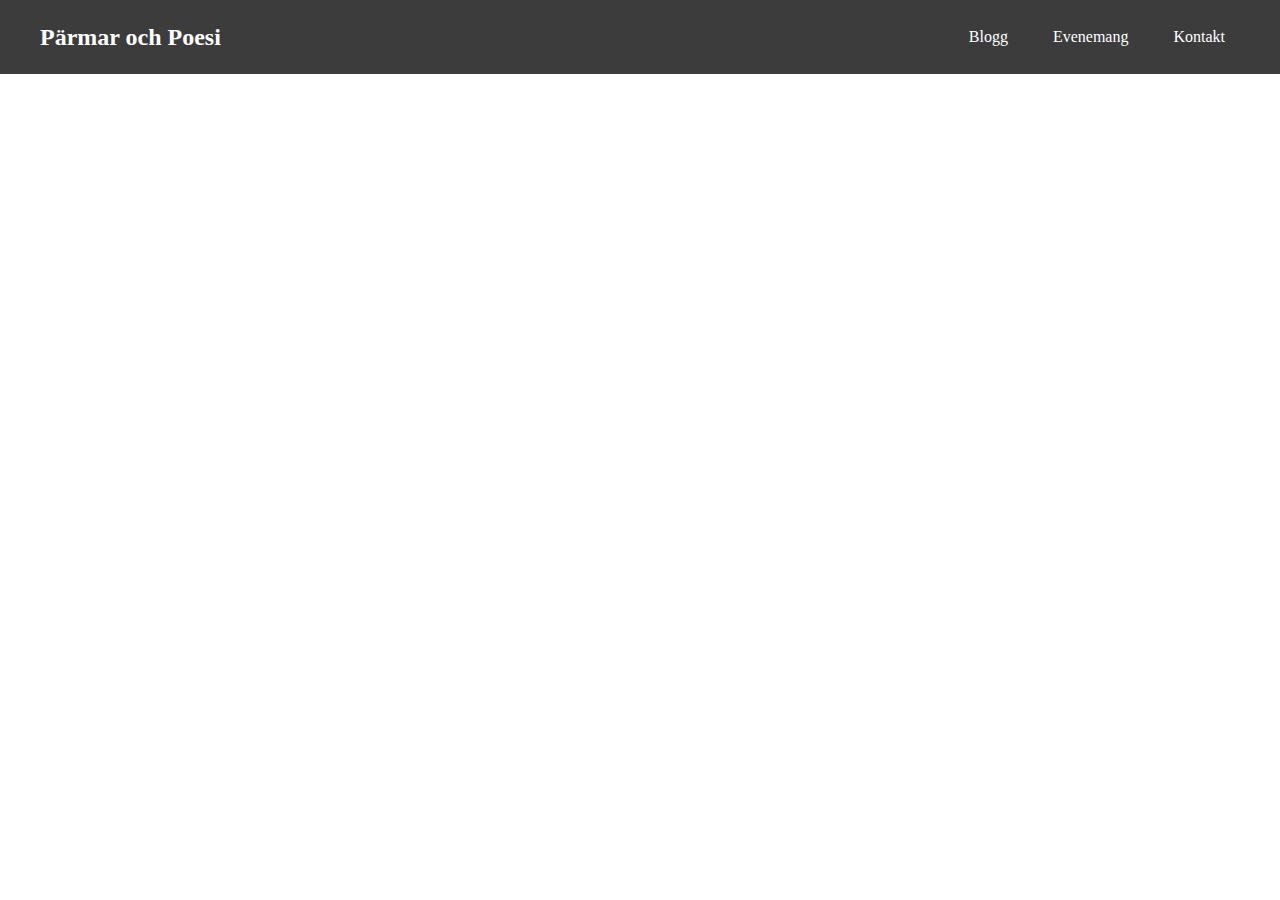
==== blogg.html @ e7f322fc "la till logga" ====
<!DOCTYPE html>
<html lang="en">
<head>
    <meta charset="UTF-8">
    <meta name="viewport" content="width=device-width, initial-scale=1.0">
    <title>Pärmar och Poesi</title>
    <link rel="stylesheet" href="styleblogg.css">
</head>
<body>
    <header>
        <h1>Pärmar och Poesi</h1>
        <nav>
            <a href="blogg.html">Blogg</a>
            <a href="#evenemang">Evenemang</a>
            <a href="#kontakt">Kontakt</a>
        </nav>
    </header>
</body>
</html>
---- styleblogg.css ----
body, h1, a {
    margin: 0;
    padding: 0;
}


header {
    background-color: #3C3C3C;
    color: white;
    display: flex;
    align-items: center;
    justify-content: space-between;
    padding: 20px 40px; 
}


header h1 {
    font-size: 24px;
}


nav {
    display: flex;
    gap: 15px;
}

nav a {
    color: white;
    text-decoration: none;
    padding: 8px 15px;
    border-radius: 4px;
}

nav a:hover {
    background-color: #555;
}
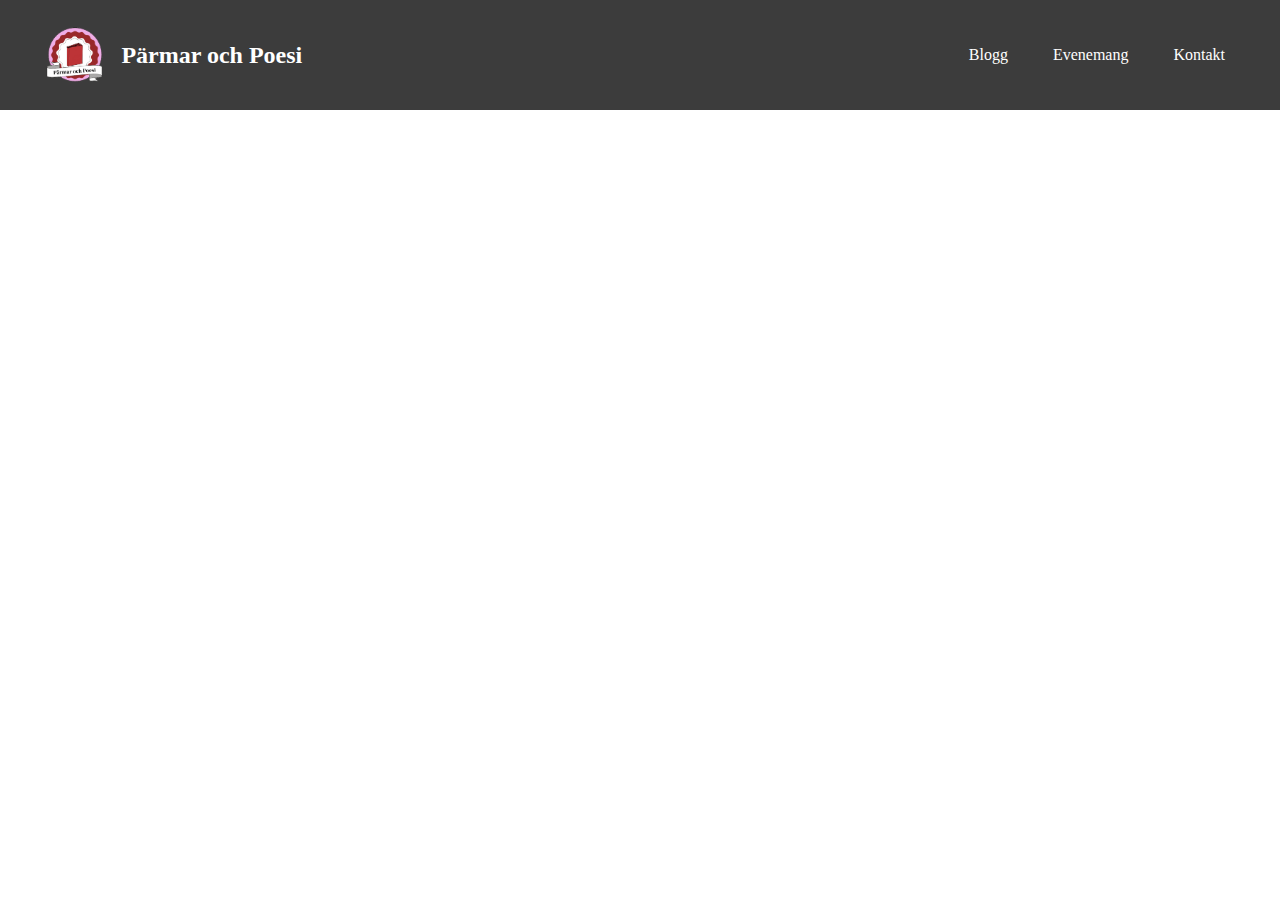
==== commit 6f642900: "fixade blogg" ====
--- a/blogg.html
+++ b/blogg.html
@@ -8,7 +8,10 @@
 </head>
 <body>
     <header>
-        <h1>Pärmar och Poesi</h1>
+        <div class="logo-title">
+            <img src="bilder/logga.png" alt="Logga" class="logo">
+            <h1>Pärmar och Poesi</h1>
+        </div>
         <nav>
             <a href="blogg.html">Blogg</a>
             <a href="#evenemang">Evenemang</a>
--- a/styleblogg.css
+++ b/styleblogg.css
@@ -2,7 +2,6 @@
     margin: 0;
     padding: 0;
 }
-
 
 header {
     background-color: #3C3C3C;
@@ -13,11 +12,20 @@
     padding: 20px 40px; 
 }
 
+.logo-title {
+    display: flex;
+    align-items: center;
+    gap: 10px; 
+}
+
+.logo {
+    height: 70px; 
+    width: auto;
+}
 
 header h1 {
     font-size: 24px;
 }
-
 
 nav {
     display: flex;
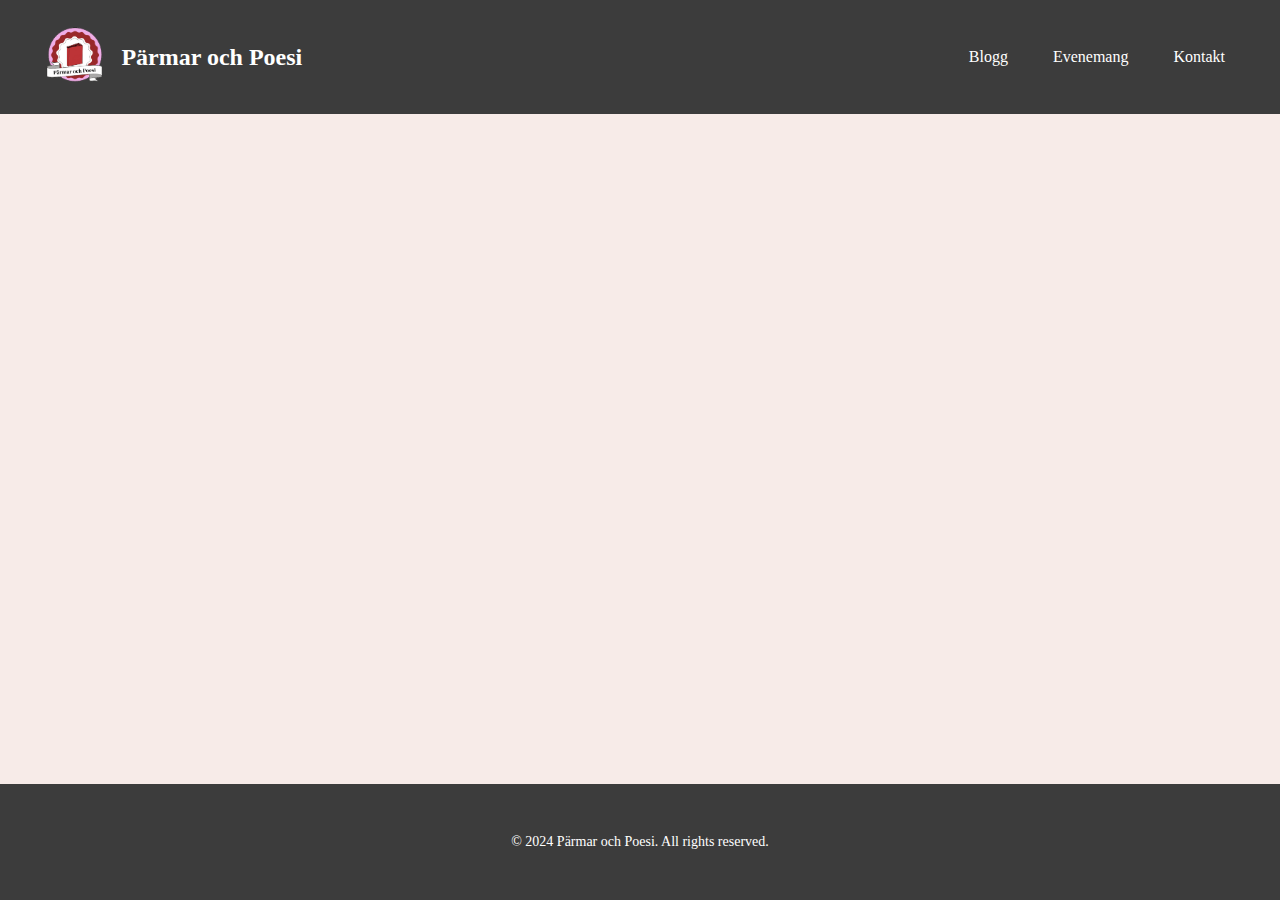
==== commit d6e795a0: "la till bakgrundsfärg och gjorde så att loggan tar oss tillbaka till första sidan" ====
--- a/blogg.html
+++ b/blogg.html
@@ -9,7 +9,9 @@
 <body>
     <header>
         <div class="logo-title">
-            <img src="bilder/logga.png" alt="Logga" class="logo">
+            <a href="index.html">
+                <img src="bilder/logga.png" alt="Logga" class="logo">
+            </a>
             <h1>Pärmar och Poesi</h1>
         </div>
         <nav>
@@ -18,5 +20,10 @@
             <a href="#kontakt">Kontakt</a>
         </nav>
     </header>
+    
+    <footer>
+        <p>&copy; 2024 Pärmar och Poesi. All rights reserved.</p>
+    </footer>
 </body>
 </html>
+
--- a/styleblogg.css
+++ b/styleblogg.css
@@ -1,6 +1,14 @@
+
 body, h1, a {
     margin: 0;
     padding: 0;
+}
+
+html, body {
+    height: 100%;
+    display: flex;
+    flex-direction: column;
+    background-color: #F7EBE8; 
 }
 
 header {
@@ -9,23 +17,25 @@
     display: flex;
     align-items: center;
     justify-content: space-between;
-    padding: 20px 40px; 
+    padding: 20px 40px;
 }
+
 
 .logo-title {
     display: flex;
     align-items: center;
-    gap: 10px; 
+    gap: 10px;
 }
 
 .logo {
-    height: 70px; 
+    height: 70px;
     width: auto;
 }
 
 header h1 {
     font-size: 24px;
 }
+
 
 nav {
     display: flex;
@@ -42,3 +52,17 @@
 nav a:hover {
     background-color: #555;
 }
+
+
+footer {
+    background-color: #3C3C3C;
+    color: white;
+    text-align: center;
+    padding: 50px 0;
+    margin-top: auto;  
+}
+
+footer p {
+    margin: 0;
+    font-size: 14px;
+}
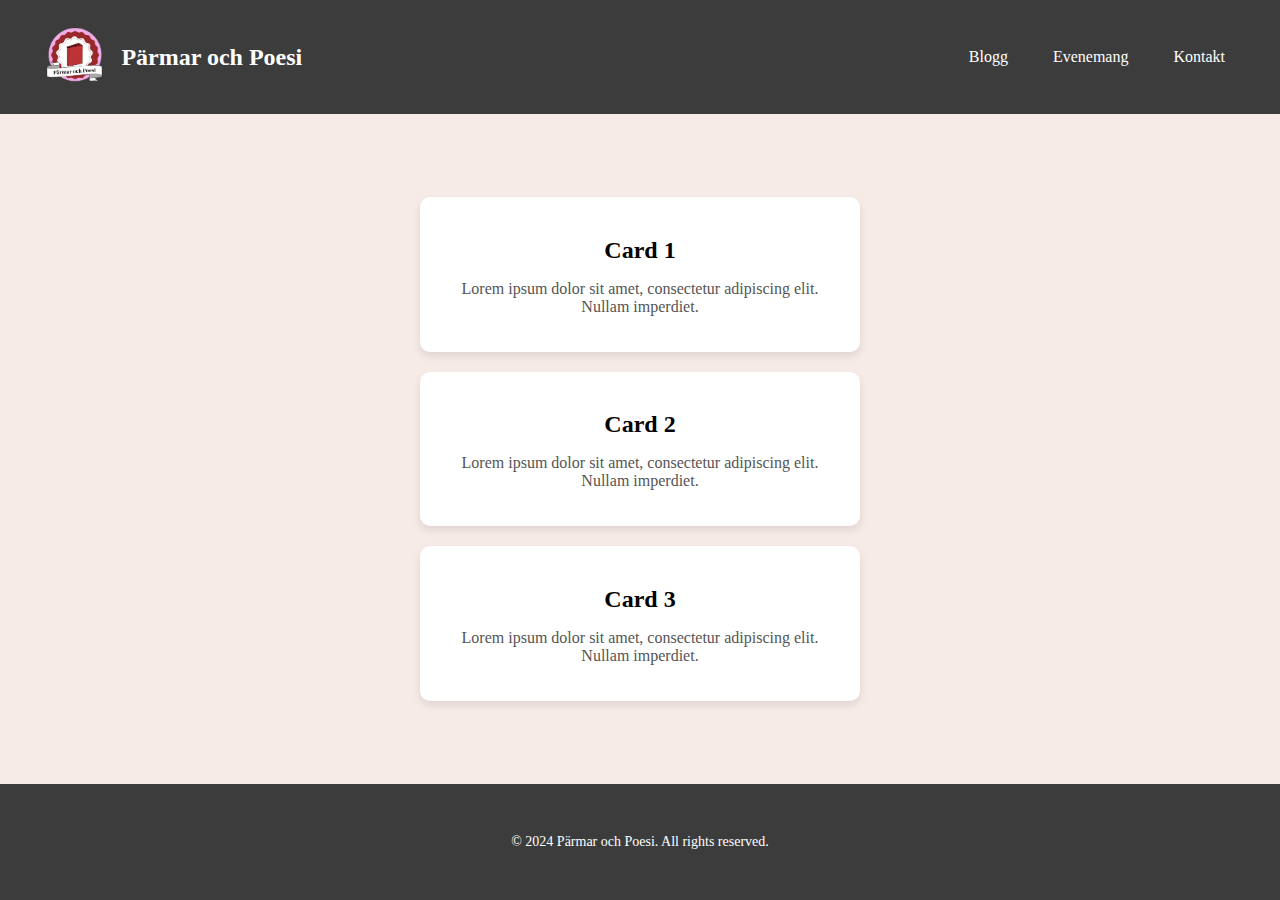
==== commit ea60018a: "la till cards på bloggen" ====
--- a/blogg.html
+++ b/blogg.html
@@ -21,9 +21,23 @@
         </nav>
     </header>
     
+    <div class="cards-container">
+        <div class="card">
+            <h2>Card 1</h2>
+            <p>Lorem ipsum dolor sit amet, consectetur adipiscing elit. Nullam imperdiet.</p>
+        </div>
+        <div class="card">
+            <h2>Card 2</h2>
+            <p>Lorem ipsum dolor sit amet, consectetur adipiscing elit. Nullam imperdiet.</p>
+        </div>
+        <div class="card">
+            <h2>Card 3</h2>
+            <p>Lorem ipsum dolor sit amet, consectetur adipiscing elit. Nullam imperdiet.</p>
+        </div>
+    </div>
+
     <footer>
         <p>&copy; 2024 Pärmar och Poesi. All rights reserved.</p>
     </footer>
 </body>
 </html>
-
--- a/styleblogg.css
+++ b/styleblogg.css
@@ -1,4 +1,3 @@
-
 body, h1, a {
     margin: 0;
     padding: 0;
@@ -8,7 +7,8 @@
     height: 100%;
     display: flex;
     flex-direction: column;
-    background-color: #F7EBE8; 
+    background-color: #F7EBE8;
+    overflow-x: hidden; 
 }
 
 header {
@@ -16,15 +16,16 @@
     color: white;
     display: flex;
     align-items: center;
-    justify-content: space-between;
     padding: 20px 40px;
+    width: 100%;
+    box-sizing: border-box;
 }
-
 
 .logo-title {
     display: flex;
     align-items: center;
     gap: 10px;
+    flex-grow: 1;
 }
 
 .logo {
@@ -35,7 +36,6 @@
 header h1 {
     font-size: 24px;
 }
-
 
 nav {
     display: flex;
@@ -53,16 +53,49 @@
     background-color: #555;
 }
 
-
 footer {
     background-color: #3C3C3C;
     color: white;
     text-align: center;
     padding: 50px 0;
-    margin-top: auto;  
+    margin-top: auto;
+    width: 100%;
 }
 
 footer p {
     margin: 0;
     font-size: 14px;
 }
+
+
+.cards-container {
+    display: flex;
+    flex-direction: column;
+    gap: 20px;
+    justify-content: center;
+    align-items: center;
+    width: 100%;
+    flex-grow: 1;
+    padding: 20px;
+    box-sizing: border-box; 
+}
+
+.card {
+    background-color: white;
+    width: 80%;
+    max-width: 400px;
+    padding: 20px;
+    border-radius: 10px;
+    box-shadow: 0 4px 8px rgba(0, 0, 0, 0.1);
+    text-align: center;
+}
+
+.card h2 {
+    font-size: 24px;
+    margin-bottom: 10px;
+}
+
+.card p {
+    font-size: 16px;
+    color: #555;
+}
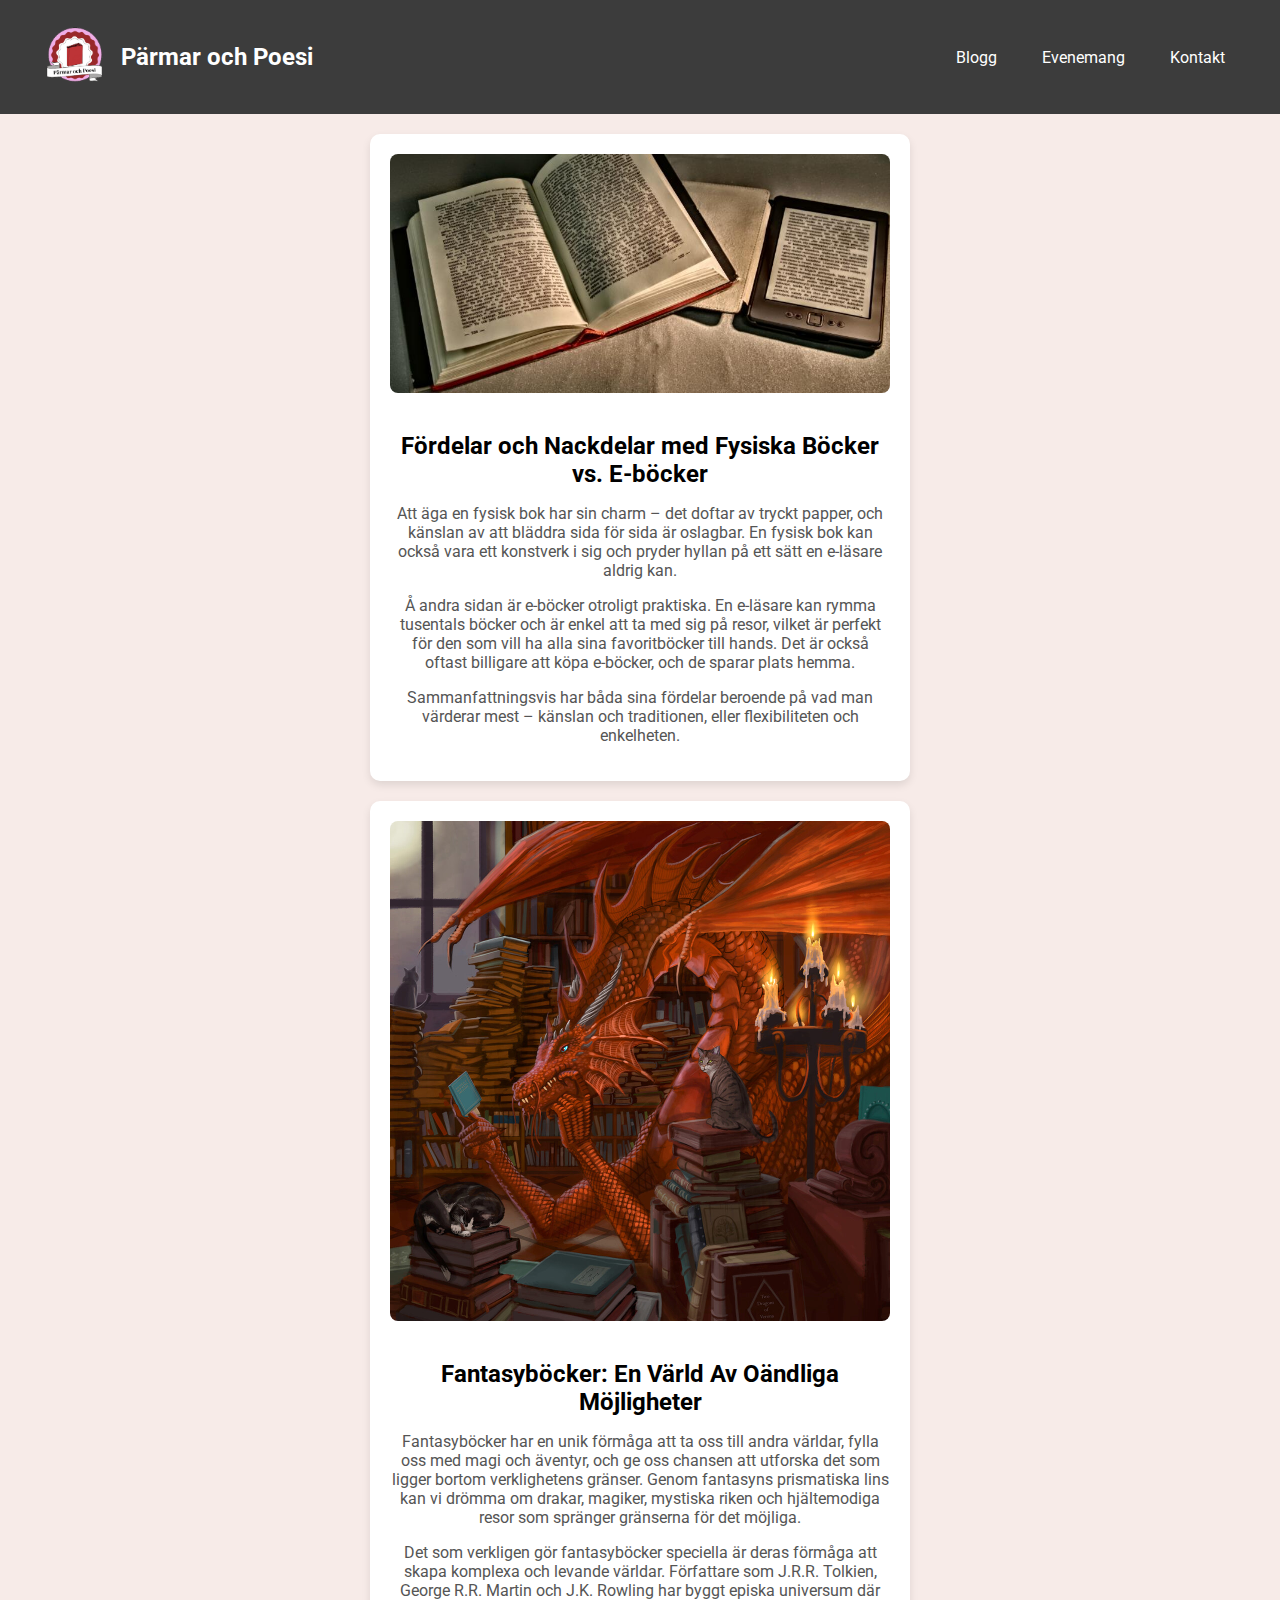
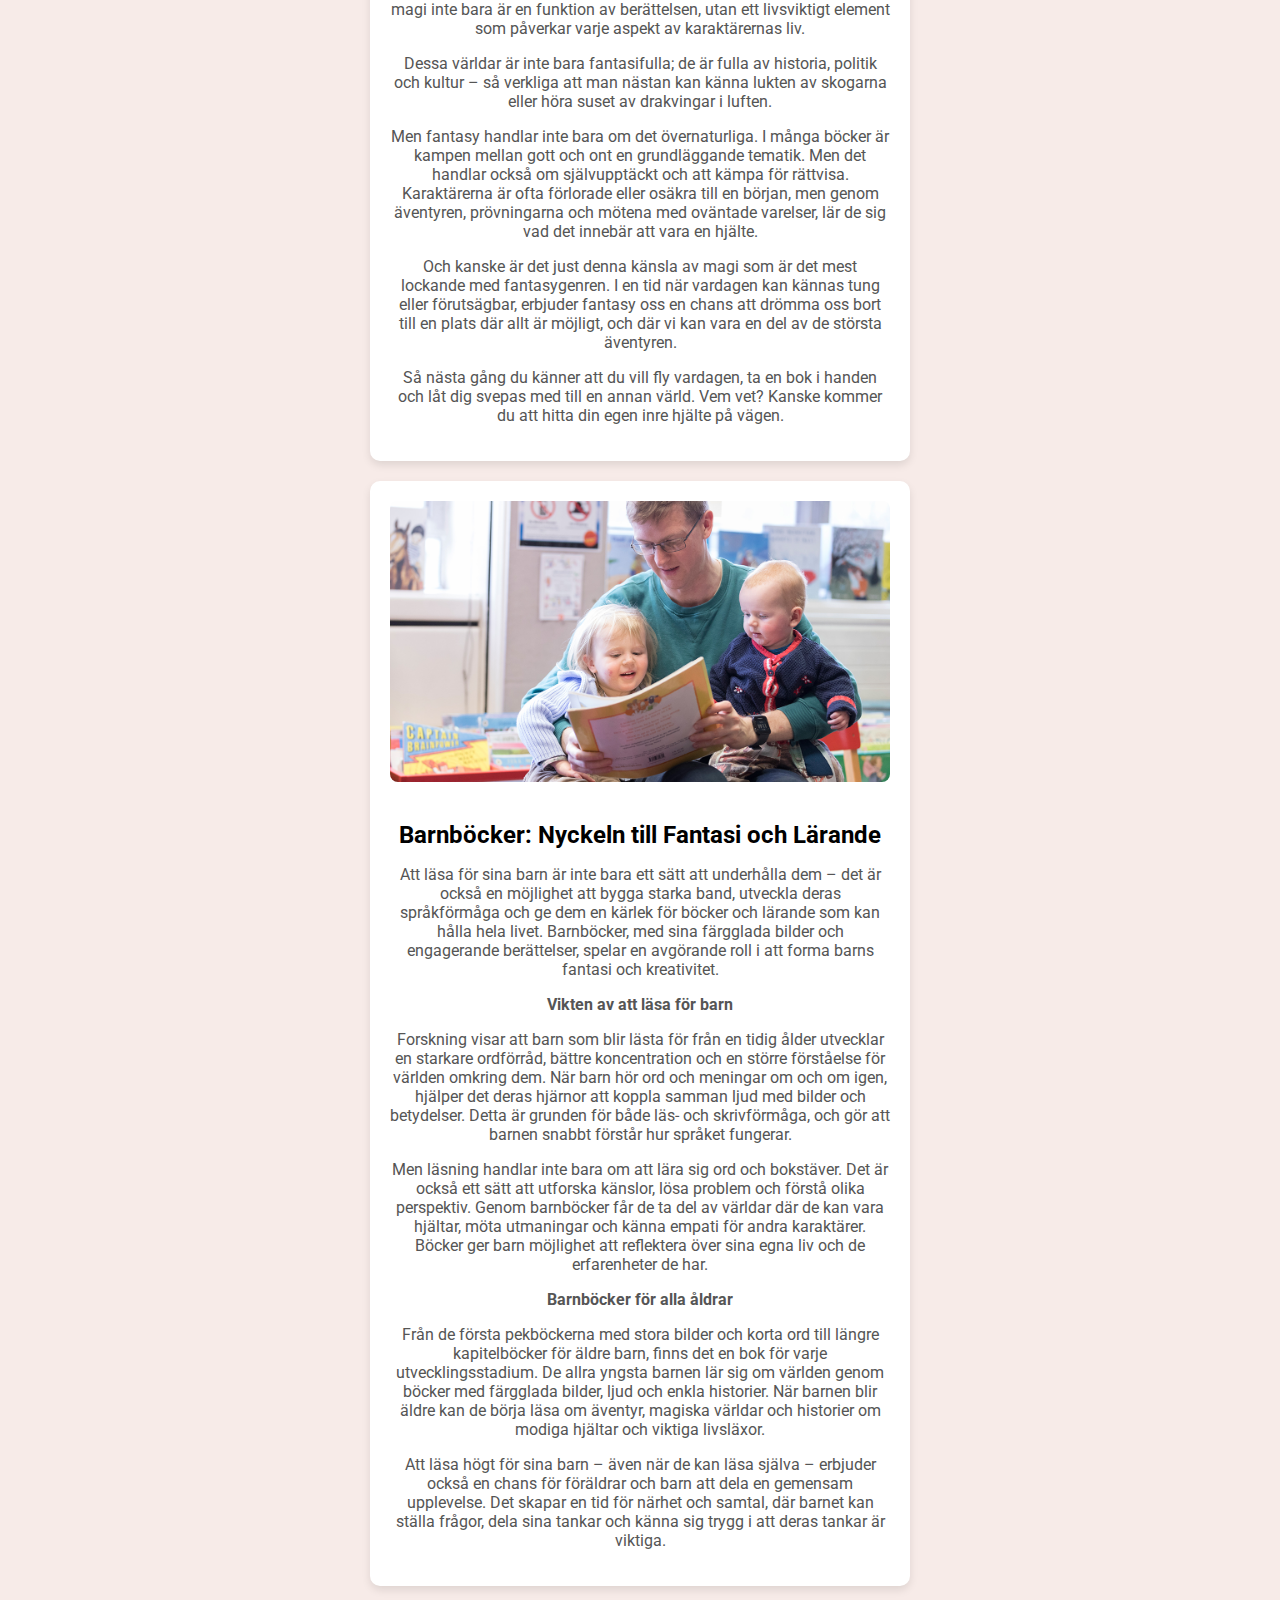
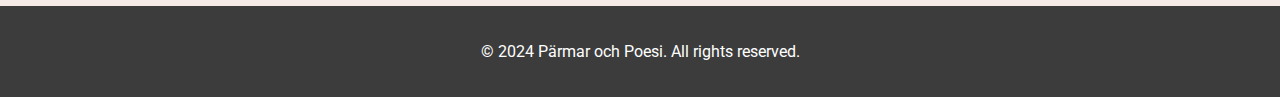
==== commit 42fb8911: "lagt till blogginlägg" ====
--- a/blogg.html
+++ b/blogg.html
@@ -4,6 +4,7 @@
     <meta charset="UTF-8">
     <meta name="viewport" content="width=device-width, initial-scale=1.0">
     <title>Pärmar och Poesi</title>
+    <link href="https://fonts.googleapis.com/css2?family=Roboto:wght@400;700&display=swap" rel="stylesheet">
     <link rel="stylesheet" href="styleblogg.css">
 </head>
 <body>
@@ -23,16 +24,38 @@
     
     <div class="cards-container">
         <div class="card">
-            <h2>Card 1</h2>
-            <p>Lorem ipsum dolor sit amet, consectetur adipiscing elit. Nullam imperdiet.</p>
+            <img src="bilder/bok1.jpg" alt="Bok 1" class="card-image">
+            <h2>Fördelar och Nackdelar med Fysiska Böcker vs. E-böcker</h2>
+            <p>Att äga en fysisk bok har sin charm – det doftar av tryckt papper, och känslan av att bläddra sida för sida är oslagbar. En fysisk bok kan också vara ett konstverk i sig och pryder hyllan på ett sätt en e-läsare aldrig kan.</p>
+            <p>Å andra sidan är e-böcker otroligt praktiska. En e-läsare kan rymma tusentals böcker och är enkel att ta med sig på resor, vilket är perfekt för den som vill ha alla sina favoritböcker till hands. Det är också oftast billigare att köpa e-böcker, och de sparar plats hemma.</p>
+            <p>Sammanfattningsvis har båda sina fördelar beroende på vad man värderar mest – känslan och traditionen, eller flexibiliteten och enkelheten.</p>
         </div>
         <div class="card">
-            <h2>Card 2</h2>
-            <p>Lorem ipsum dolor sit amet, consectetur adipiscing elit. Nullam imperdiet.</p>
+            <img src="bilder/bok2.jpg" alt="Bok 1" class="card-image">
+            <h2>Fantasyböcker: En Värld Av Oändliga Möjligheter</h2>
+            <p>Fantasyböcker har en unik förmåga att ta oss till andra världar, fylla oss med magi och äventyr, och ge oss chansen att utforska det som ligger bortom verklighetens gränser. Genom fantasyns prismatiska lins kan vi drömma om drakar, magiker, mystiska riken och hjältemodiga resor som spränger gränserna för det möjliga.</p>
+                <p>Det som verkligen gör fantasyböcker speciella är deras förmåga att skapa komplexa och levande världar. Författare som J.R.R. Tolkien, George R.R. Martin och J.K. Rowling har byggt episka universum där magi inte bara är en funktion av berättelsen, utan ett livsviktigt element som påverkar varje aspekt av karaktärernas liv.</p> 
+                <p>Dessa världar är inte bara fantasifulla; de är fulla av historia, politik och kultur – så verkliga att man nästan kan känna lukten av skogarna eller höra suset av drakvingar i luften.</p>
+                <p>Men fantasy handlar inte bara om det övernaturliga. I många böcker är kampen mellan gott och ont en grundläggande tematik. Men det handlar också om självupptäckt och att kämpa för rättvisa. Karaktärerna är ofta förlorade eller osäkra till en början, men genom äventyren, prövningarna och mötena med oväntade varelser, lär de sig vad det innebär att vara en hjälte.</p>
+                <p>Och kanske är det just denna känsla av magi som är det mest lockande med fantasygenren. I en tid när vardagen kan kännas tung eller förutsägbar, erbjuder fantasy oss en chans att drömma oss bort till en plats där allt är möjligt, och där vi kan vara en del av de största äventyren.</p>
+                <p>Så nästa gång du känner att du vill fly vardagen, ta en bok i handen och låt dig svepas med till en annan värld. Vem vet? Kanske kommer du att hitta din egen inre hjälte på vägen.</p>
         </div>
         <div class="card">
-            <h2>Card 3</h2>
-            <p>Lorem ipsum dolor sit amet, consectetur adipiscing elit. Nullam imperdiet.</p>
+            <img src="bilder/bok3.jpg" alt="Bok 1" class="card-image">
+            <h2>Barnböcker: Nyckeln till Fantasi och Lärande</h2>
+<p>Att läsa för sina barn är inte bara ett sätt att underhålla dem – det är också en möjlighet att bygga starka band, utveckla deras språkförmåga och ge dem en kärlek för böcker och lärande som kan hålla hela livet. Barnböcker, med sina färgglada bilder och engagerande berättelser, spelar en avgörande roll i att forma barns fantasi och kreativitet.</p>
+<p><strong>Vikten av att läsa för barn</strong></p>
+
+<p>Forskning visar att barn som blir lästa för från en tidig ålder utvecklar en starkare ordförråd, bättre koncentration och en större förståelse för världen omkring dem. När barn hör ord och meningar om och om igen, hjälper det deras hjärnor att koppla samman ljud med bilder och betydelser. Detta är grunden för både läs- och skrivförmåga, och gör att barnen snabbt förstår hur språket fungerar.</p>
+
+<p>Men läsning handlar inte bara om att lära sig ord och bokstäver. Det är också ett sätt att utforska känslor, lösa problem och förstå olika perspektiv. Genom barnböcker får de ta del av världar där de kan vara hjältar, möta utmaningar och känna empati för andra karaktärer. Böcker ger barn möjlighet att reflektera över sina egna liv och de erfarenheter de har.</p>
+
+<p><strong>Barnböcker för alla åldrar</strong></p>
+
+<p>Från de första pekböckerna med stora bilder och korta ord till längre kapitelböcker för äldre barn, finns det en bok för varje utvecklingsstadium. De allra yngsta barnen lär sig om världen genom böcker med färgglada bilder, ljud och enkla historier. När barnen blir äldre kan de börja läsa om äventyr, magiska världar och historier om modiga hjältar och viktiga livsläxor.</p>
+
+<p>Att läsa högt för sina barn – även när de kan läsa själva – erbjuder också en chans för föräldrar och barn att dela en gemensam upplevelse. Det skapar en tid för närhet och samtal, där barnet kan ställa frågor, dela sina tankar och känna sig trygg i att deras tankar är viktiga.</p>
+
         </div>
     </div>
 
--- a/styleblogg.css
+++ b/styleblogg.css
@@ -1,23 +1,21 @@
-body, h1, a {
+html, body {
+    height: 100%;
     margin: 0;
     padding: 0;
-}
-
-html, body {
-    height: 100%;
     display: flex;
     flex-direction: column;
     background-color: #F7EBE8;
-    overflow-x: hidden; 
+    font-family: 'Roboto', sans-serif;
 }
+
 
 header {
     background-color: #3C3C3C;
     color: white;
+    width: 100%;
     display: flex;
     align-items: center;
     padding: 20px 40px;
-    width: 100%;
     box-sizing: border-box;
 }
 
@@ -53,41 +51,34 @@
     background-color: #555;
 }
 
-footer {
-    background-color: #3C3C3C;
-    color: white;
-    text-align: center;
-    padding: 50px 0;
-    margin-top: auto;
-    width: 100%;
-}
-
-footer p {
-    margin: 0;
-    font-size: 14px;
-}
-
 
 .cards-container {
     display: flex;
     flex-direction: column;
-    gap: 20px;
-    justify-content: center;
     align-items: center;
     width: 100%;
-    flex-grow: 1;
-    padding: 20px;
-    box-sizing: border-box; 
+    padding: 20px 0;
+    gap: 20px;
+    box-sizing: border-box;
+    flex-grow: 1; 
 }
 
 .card {
     background-color: white;
-    width: 80%;
-    max-width: 400px;
+    width: 90%;
+    max-width: 600px;
     padding: 20px;
     border-radius: 10px;
     box-shadow: 0 4px 8px rgba(0, 0, 0, 0.1);
     text-align: center;
+}
+
+
+.card img.card-image {
+    width: 100%;
+    height: auto;
+    border-radius: 8px;
+    margin-bottom: 15px;
 }
 
 .card h2 {
@@ -99,3 +90,23 @@
     font-size: 16px;
     color: #555;
 }
+
+
+footer {
+    background-color: #3C3C3C;
+    color: white;
+    text-align: center;
+    padding: 20px 0;
+    width: 100%;
+    margin-top: auto; 
+}
+
+
+@media (min-width: 600px) {
+}
+
+@media (min-width: 900px) {
+    .card {
+        max-width: 500px;
+    }
+}
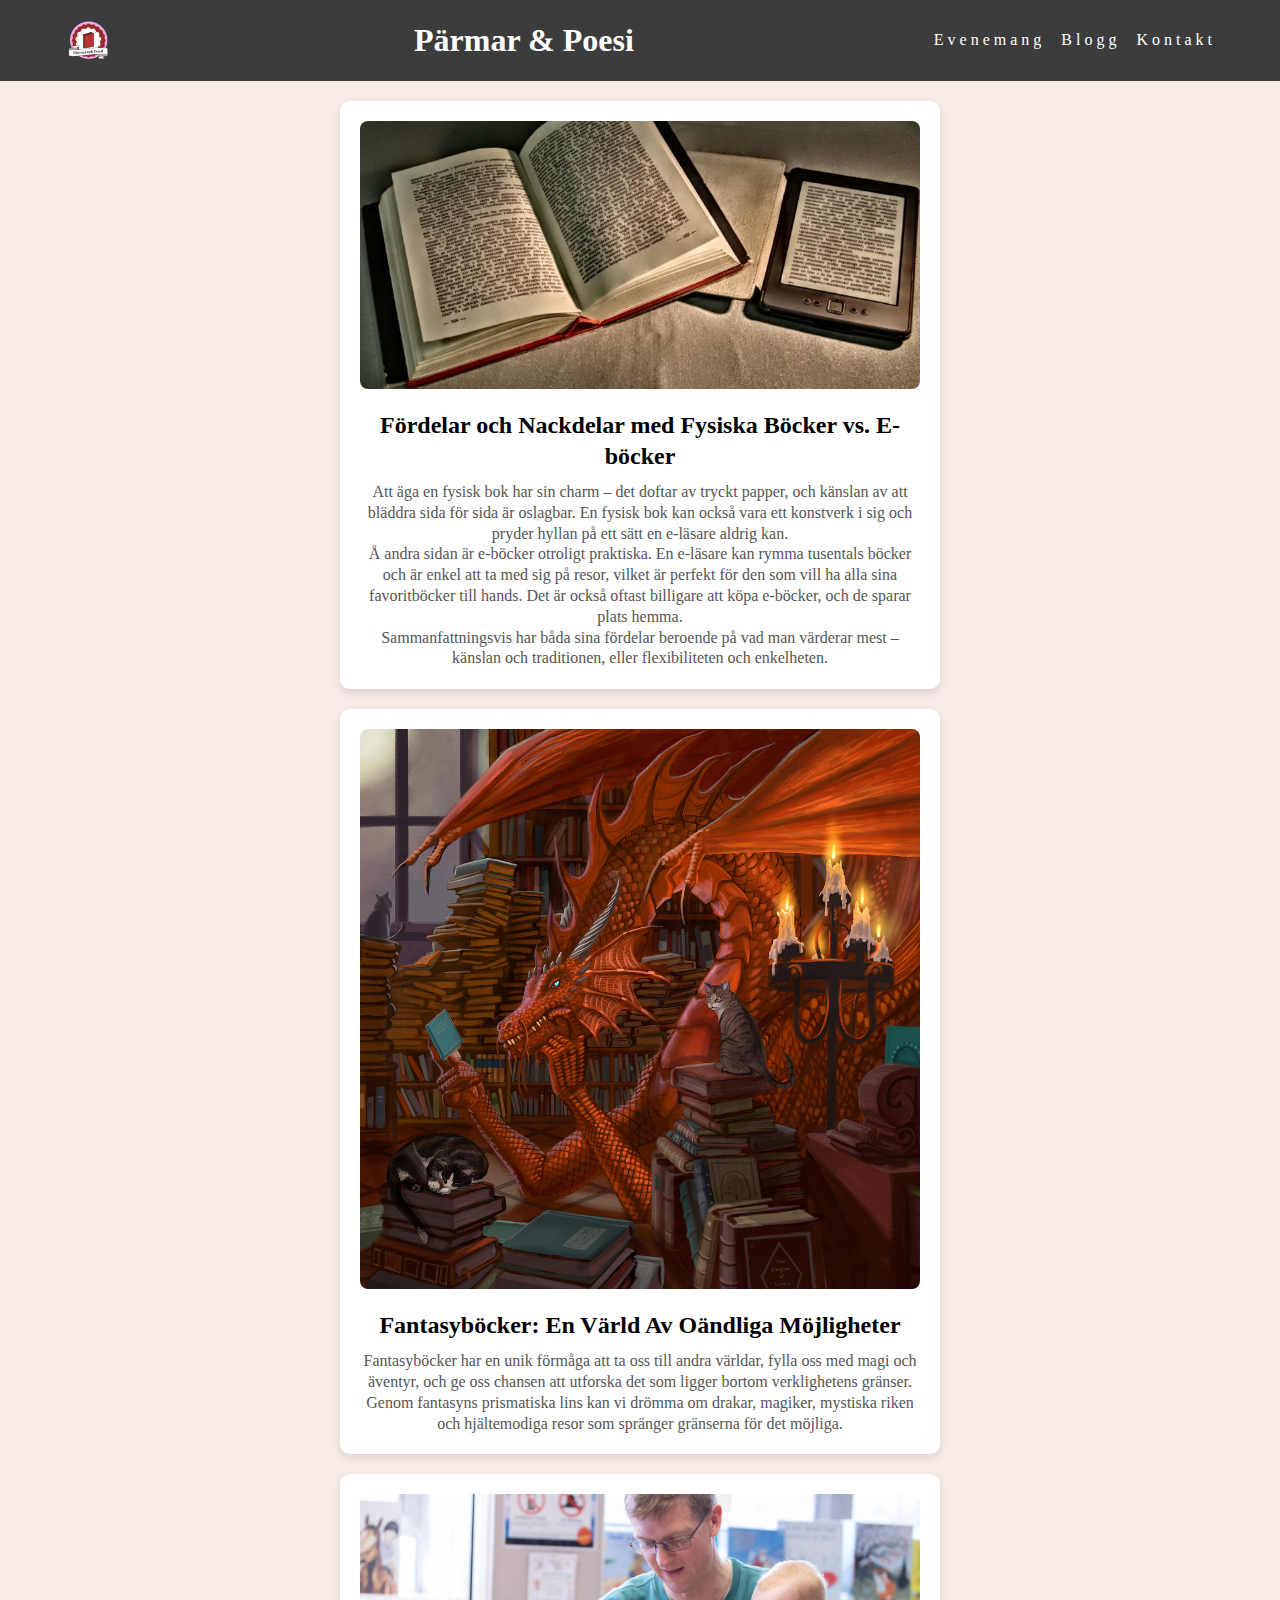
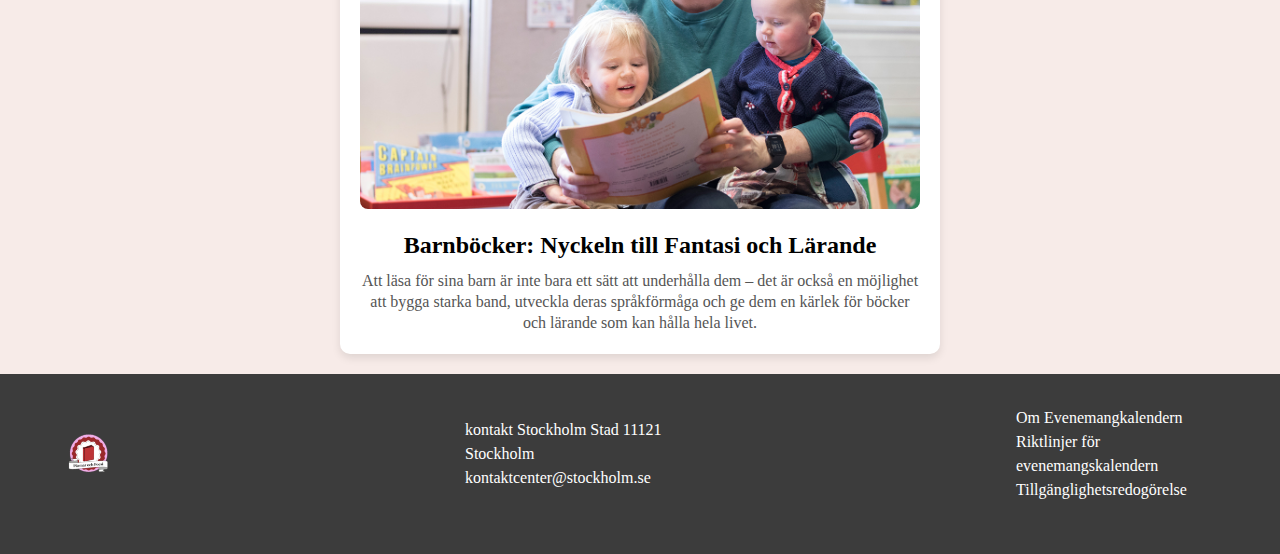
==== commit f1572a8c: "ändrat header och footer" ====
--- a/blogg.html
+++ b/blogg.html
@@ -1,28 +1,51 @@
 <!DOCTYPE html>
 <html lang="en">
+
 <head>
     <meta charset="UTF-8">
     <meta name="viewport" content="width=device-width, initial-scale=1.0">
     <title>Pärmar och Poesi</title>
-    <link href="https://fonts.googleapis.com/css2?family=Roboto:wght@400;700&display=swap" rel="stylesheet">
+    <link rel="stylesheet" href="https://cdnjs.cloudflare.com/ajax/libs/font-awesome/6.6.0/css/all.min.css"
+        integrity="sha512-Kc323vGBEqzTmouAECnVceyQqyqdsSiqLQISBL29aUW4U/M7pSPA/gEUZQqv1cwx4OnYxTxve5UMg5GT6L4JJg=="
+        crossorigin="anonymous" referrerpolicy="no-referrer" />
     <link rel="stylesheet" href="styleblogg.css">
 </head>
+
 <body>
-    <header>
-        <div class="logo-title">
-            <a href="index.html">
-                <img src="bilder/logga.png" alt="Logga" class="logo">
-            </a>
-            <h1>Pärmar och Poesi</h1>
+
+    <!-- Header -->
+    <header class="header">
+        <div class="wrapper">
+            <div class="header-inner">
+                <a href="index.html">
+                    <img class="logga" src="./bilder/logga.png" alt="header logo" />
+                </a>
+                <div class="header-title">
+                    <h1 class="nav-title">Pärmar & Poesi</h1>
+                </div>
+                <nav class="nav" id="nav">
+                    <div class="nav-header">
+                        <span class="nav-close" id="nav-close">
+                            <i class="fas fa-times"></i>
+                        </span>
+                    </div>
+                    <ul>
+                        <li><a href="evenemang.html">Evenemang</a></li>
+                        <li><a href="blogg.html">Blogg</a></li>
+                        <li><a href="kontakt.html">Kontakt</a></li>
+                    </ul>
+                </nav>
+                <span class="nav-btn" id="nav-btn">
+                    <i class="fa-solid fa-bars"></i>
+                </span>
+            </div>
         </div>
-        <nav>
-            <a href="blogg.html">Blogg</a>
-            <a href="#evenemang">Evenemang</a>
-            <a href="#kontakt">Kontakt</a>
-        </nav>
     </header>
-    
-    <div class="cards-container">
+    <!-- End of Header -->
+
+     <!-- Cards Section -->
+     <div class="cards-container">
+        <!-- Card 1 -->
         <div class="card">
             <img src="bilder/bok1.jpg" alt="Bok 1" class="card-image">
             <h2>Fördelar och Nackdelar med Fysiska Böcker vs. E-böcker</h2>
@@ -30,37 +53,39 @@
             <p>Å andra sidan är e-böcker otroligt praktiska. En e-läsare kan rymma tusentals böcker och är enkel att ta med sig på resor, vilket är perfekt för den som vill ha alla sina favoritböcker till hands. Det är också oftast billigare att köpa e-böcker, och de sparar plats hemma.</p>
             <p>Sammanfattningsvis har båda sina fördelar beroende på vad man värderar mest – känslan och traditionen, eller flexibiliteten och enkelheten.</p>
         </div>
+        
+        <!-- Card 2 -->
         <div class="card">
-            <img src="bilder/bok2.jpg" alt="Bok 1" class="card-image">
+            <img src="bilder/bok2.jpg" alt="Bok 2" class="card-image">
             <h2>Fantasyböcker: En Värld Av Oändliga Möjligheter</h2>
             <p>Fantasyböcker har en unik förmåga att ta oss till andra världar, fylla oss med magi och äventyr, och ge oss chansen att utforska det som ligger bortom verklighetens gränser. Genom fantasyns prismatiska lins kan vi drömma om drakar, magiker, mystiska riken och hjältemodiga resor som spränger gränserna för det möjliga.</p>
-                <p>Det som verkligen gör fantasyböcker speciella är deras förmåga att skapa komplexa och levande världar. Författare som J.R.R. Tolkien, George R.R. Martin och J.K. Rowling har byggt episka universum där magi inte bara är en funktion av berättelsen, utan ett livsviktigt element som påverkar varje aspekt av karaktärernas liv.</p> 
-                <p>Dessa världar är inte bara fantasifulla; de är fulla av historia, politik och kultur – så verkliga att man nästan kan känna lukten av skogarna eller höra suset av drakvingar i luften.</p>
-                <p>Men fantasy handlar inte bara om det övernaturliga. I många böcker är kampen mellan gott och ont en grundläggande tematik. Men det handlar också om självupptäckt och att kämpa för rättvisa. Karaktärerna är ofta förlorade eller osäkra till en början, men genom äventyren, prövningarna och mötena med oväntade varelser, lär de sig vad det innebär att vara en hjälte.</p>
-                <p>Och kanske är det just denna känsla av magi som är det mest lockande med fantasygenren. I en tid när vardagen kan kännas tung eller förutsägbar, erbjuder fantasy oss en chans att drömma oss bort till en plats där allt är möjligt, och där vi kan vara en del av de största äventyren.</p>
-                <p>Så nästa gång du känner att du vill fly vardagen, ta en bok i handen och låt dig svepas med till en annan värld. Vem vet? Kanske kommer du att hitta din egen inre hjälte på vägen.</p>
         </div>
+        
+        <!-- Card 3 -->
         <div class="card">
-            <img src="bilder/bok3.jpg" alt="Bok 1" class="card-image">
+            <img src="bilder/bok3.jpg" alt="Bok 3" class="card-image">
             <h2>Barnböcker: Nyckeln till Fantasi och Lärande</h2>
-<p>Att läsa för sina barn är inte bara ett sätt att underhålla dem – det är också en möjlighet att bygga starka band, utveckla deras språkförmåga och ge dem en kärlek för böcker och lärande som kan hålla hela livet. Barnböcker, med sina färgglada bilder och engagerande berättelser, spelar en avgörande roll i att forma barns fantasi och kreativitet.</p>
-<p><strong>Vikten av att läsa för barn</strong></p>
-
-<p>Forskning visar att barn som blir lästa för från en tidig ålder utvecklar en starkare ordförråd, bättre koncentration och en större förståelse för världen omkring dem. När barn hör ord och meningar om och om igen, hjälper det deras hjärnor att koppla samman ljud med bilder och betydelser. Detta är grunden för både läs- och skrivförmåga, och gör att barnen snabbt förstår hur språket fungerar.</p>
-
-<p>Men läsning handlar inte bara om att lära sig ord och bokstäver. Det är också ett sätt att utforska känslor, lösa problem och förstå olika perspektiv. Genom barnböcker får de ta del av världar där de kan vara hjältar, möta utmaningar och känna empati för andra karaktärer. Böcker ger barn möjlighet att reflektera över sina egna liv och de erfarenheter de har.</p>
-
-<p><strong>Barnböcker för alla åldrar</strong></p>
-
-<p>Från de första pekböckerna med stora bilder och korta ord till längre kapitelböcker för äldre barn, finns det en bok för varje utvecklingsstadium. De allra yngsta barnen lär sig om världen genom böcker med färgglada bilder, ljud och enkla historier. När barnen blir äldre kan de börja läsa om äventyr, magiska världar och historier om modiga hjältar och viktiga livsläxor.</p>
-
-<p>Att läsa högt för sina barn – även när de kan läsa själva – erbjuder också en chans för föräldrar och barn att dela en gemensam upplevelse. Det skapar en tid för närhet och samtal, där barnet kan ställa frågor, dela sina tankar och känna sig trygg i att deras tankar är viktiga.</p>
-
+            <p>Att läsa för sina barn är inte bara ett sätt att underhålla dem – det är också en möjlighet att bygga starka band, utveckla deras språkförmåga och ge dem en kärlek för böcker och lärande som kan hålla hela livet.</p>
         </div>
     </div>
 
-    <footer>
-        <p>&copy; 2024 Pärmar och Poesi. All rights reserved.</p>
+    <!-- Footer -->
+    <footer class="footer">
+        <div class="wrapper">
+            <div class="footer-inner">
+                <img class="logga" src="./bilder/logga.png" alt="footer-logo" />
+                <p class="footer-adress">
+                    kontakt Stockholm Stad 11121 Stockholm kontaktcenter@stockholm.se
+                </p>
+                <p class="footer-terms">
+                    Om Evenemangkalendern Riktlinjer för evenemangskalendern
+                    Tillgänglighetsredogörelse
+                </p>
+            </div>
+        </div>
     </footer>
+    
+    <script src="./app.js"></script>
 </body>
-</html>
+
+</html>--- a/styleblogg.css
+++ b/styleblogg.css
@@ -1,112 +1,286 @@
-html, body {
-    height: 100%;
+*,
+*::after,
+*::before {
     margin: 0;
     padding: 0;
+    box-sizing: border-box;
+}
+
+body {
+    background: #f7ebe8;
+    width: 100%;
+    height: 100vh;
+    line-height: 1.3;
+    font-family: 'Roboto', serif;
+}
+
+
+.wrapper {
+    width: 85%;
+    margin: 0 auto;
+    padding: 1rem 0;
+}
+
+:root {
+    --primary-color: #3c3c3c;
+    --transition: all 0.3s linear;
+}
+
+
+
+.header {
+    background: var(--primary-color);
+    color: #fff;
+    position: sticky;
+    top: 0;
+    left: 0;
+    right: 0;
+}
+
+.logga {
+    display: block;
+    width: 50px;
+}
+
+.nav-title {
+    display: none;
+}
+
+.nav {
+    position: fixed;
+    top: 0;
+    left: 0;
+    right: 0;
+    bottom: 0;
+    background: #f1f5f8;
+    transform: translateX(-100%);
+    transition: var(--transition);
+}
+
+.showNav {
+    transform: translate(0);
+}
+
+.nav-header {
+    text-align: right;
+    padding-right: 1rem;
+}
+
+.nav-close {
+    font-size: 2.5rem;
+    cursor: pointer;
+    color: #f29c9c;
+    transition: var(--transition);
+}
+
+.nav-close:hover {
+    color: #bb2525;
+}
+
+nav li {
+    list-style-type: none;
+}
+
+.nav a {
+    color: #fff;
+    text-decoration: none;
+    cursor: pointer;
+    display: block;
+    font-size: 1.5rem;
+    padding: 0.25rem 1rem;
+    text-transform: uppercase;
+    letter-spacing: 0.25rem;
+    color: #617d98;
+    transition: var(--transition);
+}
+
+.nav a:hover {
+    background: #f7ebe8;
+    padding-left: 1.5rem;
+    border-left: 0.25rem solid #bf0000;
+}
+
+.header-inner {
+    display: flex;
+    justify-content: space-between;
+    align-items: center;
+}
+
+.fa-bars {
+    font-size: 50px;
+}
+
+
+.desktop {
+    display: none;
+}
+
+
+.transparent-bakgrund {
+    width: 98.8vw;
+    height: 100vw;
+    background-color: #0000009c;
     display: flex;
     flex-direction: column;
-    background-color: #F7EBE8;
-    font-family: 'Roboto', sans-serif;
-}
-
-
-header {
-    background-color: #3C3C3C;
-    color: white;
-    width: 100%;
-    display: flex;
+    justify-content: center;
     align-items: center;
-    padding: 20px 40px;
-    box-sizing: border-box;
-}
-
-.logo-title {
-    display: flex;
-    align-items: center;
-    gap: 10px;
-    flex-grow: 1;
-}
-
-.logo {
-    height: 70px;
-    width: auto;
-}
-
-header h1 {
-    font-size: 24px;
-}
-
-nav {
-    display: flex;
-    gap: 15px;
-}
-
-nav a {
-    color: white;
-    text-decoration: none;
-    padding: 8px 15px;
-    border-radius: 4px;
-}
-
-nav a:hover {
-    background-color: #555;
-}
-
-
-.cards-container {
-    display: flex;
-    flex-direction: column;
-    align-items: center;
-    width: 100%;
-    padding: 20px 0;
-    gap: 20px;
-    box-sizing: border-box;
-    flex-grow: 1; 
-}
-
-.card {
-    background-color: white;
-    width: 90%;
-    max-width: 600px;
-    padding: 20px;
-    border-radius: 10px;
-    box-shadow: 0 4px 8px rgba(0, 0, 0, 0.1);
-    text-align: center;
-}
-
-
-.card img.card-image {
-    width: 100%;
-    height: auto;
-    border-radius: 8px;
-    margin-bottom: 15px;
-}
-
-.card h2 {
-    font-size: 24px;
-    margin-bottom: 10px;
-}
-
-.card p {
-    font-size: 16px;
-    color: #555;
-}
-
-
-footer {
-    background-color: #3C3C3C;
-    color: white;
-    text-align: center;
-    padding: 20px 0;
-    width: 100%;
-    margin-top: auto; 
-}
-
-
-@media (min-width: 600px) {
-}
-
-@media (min-width: 900px) {
+}
+
+
+/* Footer */
+.footer {
+    background: var(--primary-color);
+    color: #fff;
+    padding-top: 1em;
+}
+
+.footer-adress {
+    max-width: 50%;
+}
+
+.footer-terms {
+    max-width: 90%;
+}
+
+/* Media Queries */
+
+@media screen and (min-width: 1126px) {
+    
+    .telefon {
+        display: none;
+    }
+
+    #sökruta-telefon {
+        display: none;
+    }
+
+    .desktop {
+        display: flex;
+    }
+
+
+    .wrapper {
+        max-width: 1170px;
+        width: 90%;
+     }  
+
+    .nav-btn {
+        display: none;
+    }
+
+    .nav-title {
+        display: block;
+        margin: 0;
+    }
+
+    .nav ul {
+        display: flex;
+        justify-content: space-between;
+        align-items: center;
+        list-style-type: none;
+        gap: 1em;
+    }
+
+    .nav {
+        transform: translateX(0);
+        background: none;
+        position: static;
+    }
+
+    .nav-header {
+        display: none;
+    }
+
+    .nav a {
+        color: #fff;
+        font-size: 1rem;
+        font-size: 1rem;
+        padding: 0;
+        text-transform: capitalize;
+    }
+
+    .nav a:hover {
+        text-decoration: underline;
+        background: none;
+        padding-left: 0;
+        border-left: none;
+    }
+
+
+    .switch {
+        margin: 2rem 1.5rem;
+    }
+
+    .switch-bakgrund {
+        width: 60px;
+        height: 30px;
+        border-radius: 20px;
+        border: 1px solid black;
+        margin: 0.5rem;
+    }
+
+    .switch-knapp {
+        background-color: #3c3c3c;
+        width: 25px;
+        height: 25px;
+        border-radius: 15px;
+        margin-left: 0.25rem;
+    }
+
+
+    .cards-container {
+        display: flex;
+        flex-direction: column;
+        align-items: center;
+        width: 100%;
+        padding: 20px 0;
+        gap: 20px;
+        box-sizing: border-box;
+        flex-grow: 1;
+    }
+    
     .card {
-        max-width: 500px;
-    }
-}
+        background-color: white;
+        width: 100%;
+        max-width: 600px;
+        padding: 20px;
+        border-radius: 10px;
+        box-shadow: 0 4px 8px rgba(0, 0, 0, 0.1);
+        text-align: center;
+    }
+    
+    .card img.card-image {
+        width: 100%;
+        height: auto;
+        border-radius: 8px;
+        margin-bottom: 15px;
+    }
+    
+    .card h2 {
+        font-size: 24px;
+        margin-bottom: 10px;
+    }
+    
+    .card p {
+        font-size: 16px;
+        color: #555;
+    }
+    
+
+    .footer {
+        min-height: 20vh;
+    }
+
+    .footer-inner {
+        display: flex;
+        justify-content: space-between;
+        align-items: center;
+    }
+
+    .footer-adress,
+    .footer-terms {
+        max-width: 200px;
+        width: 100%;
+        line-height: 1.5;
+    }
+}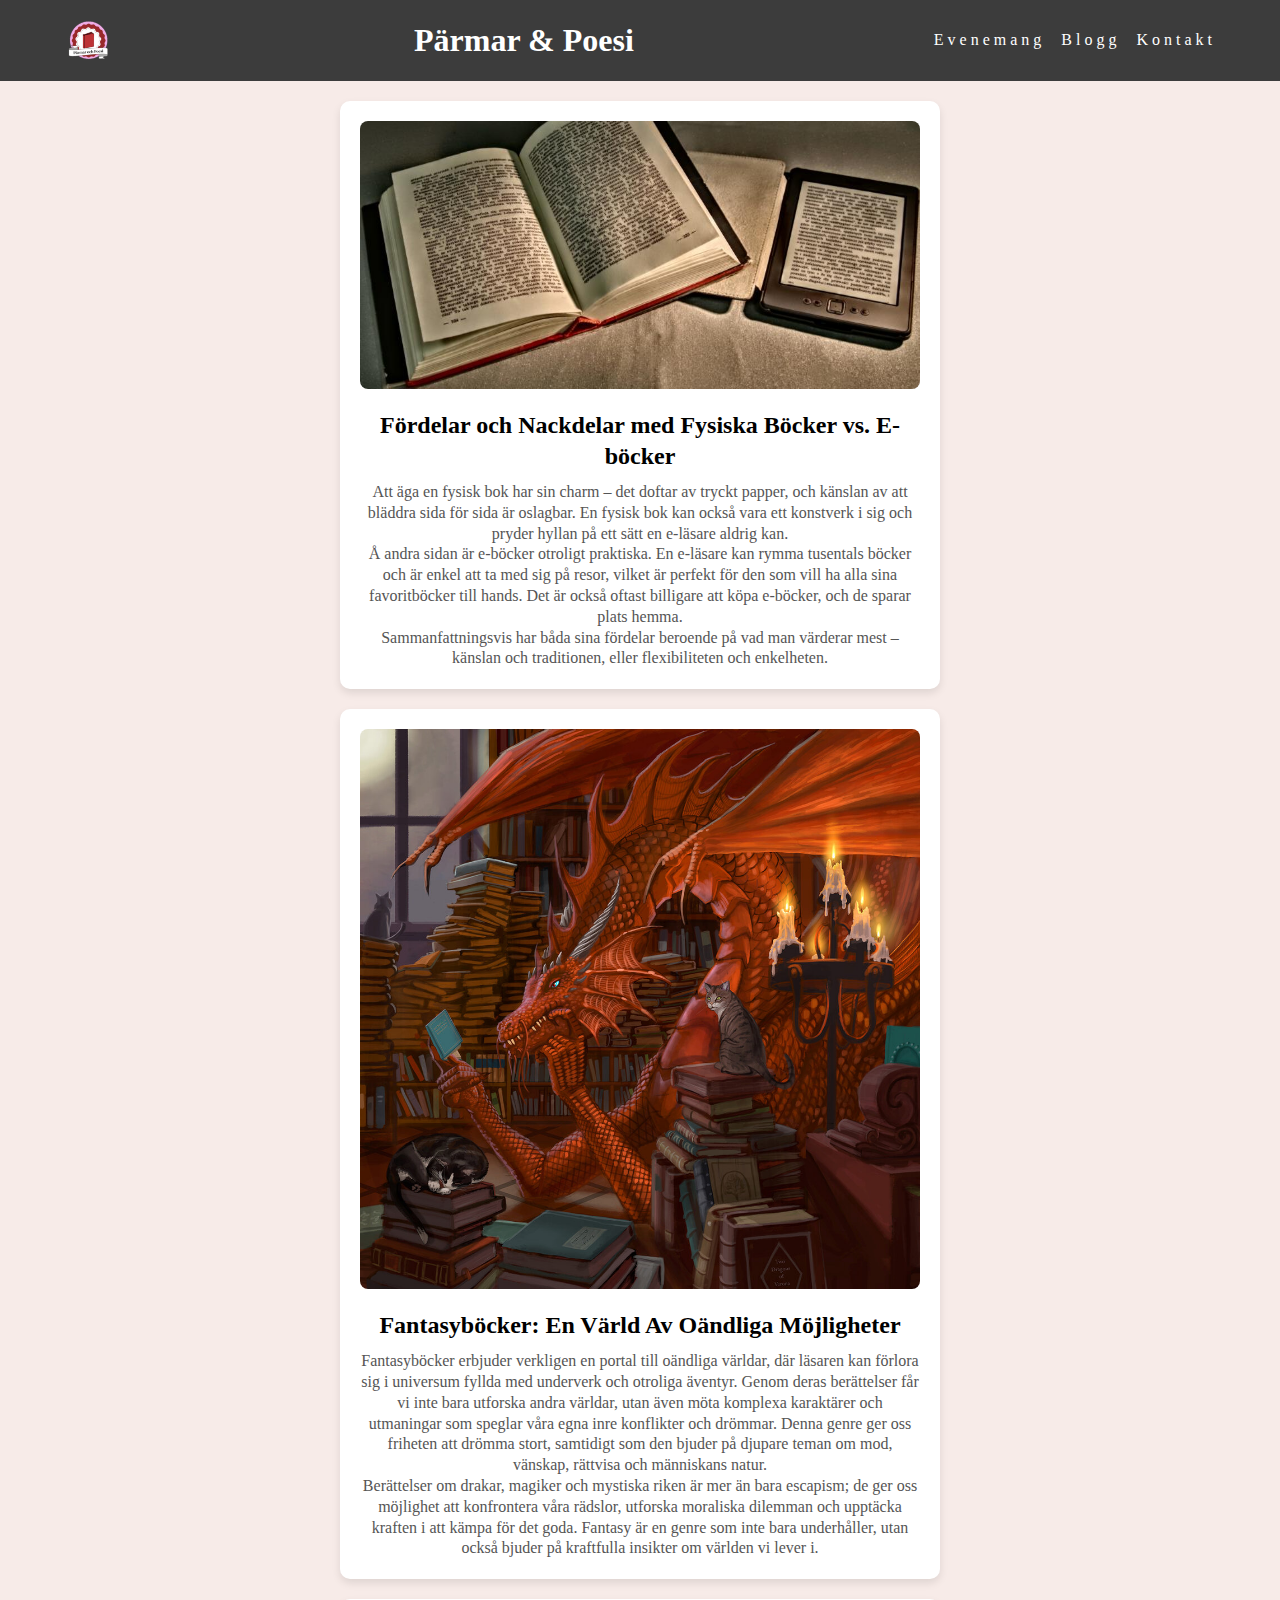
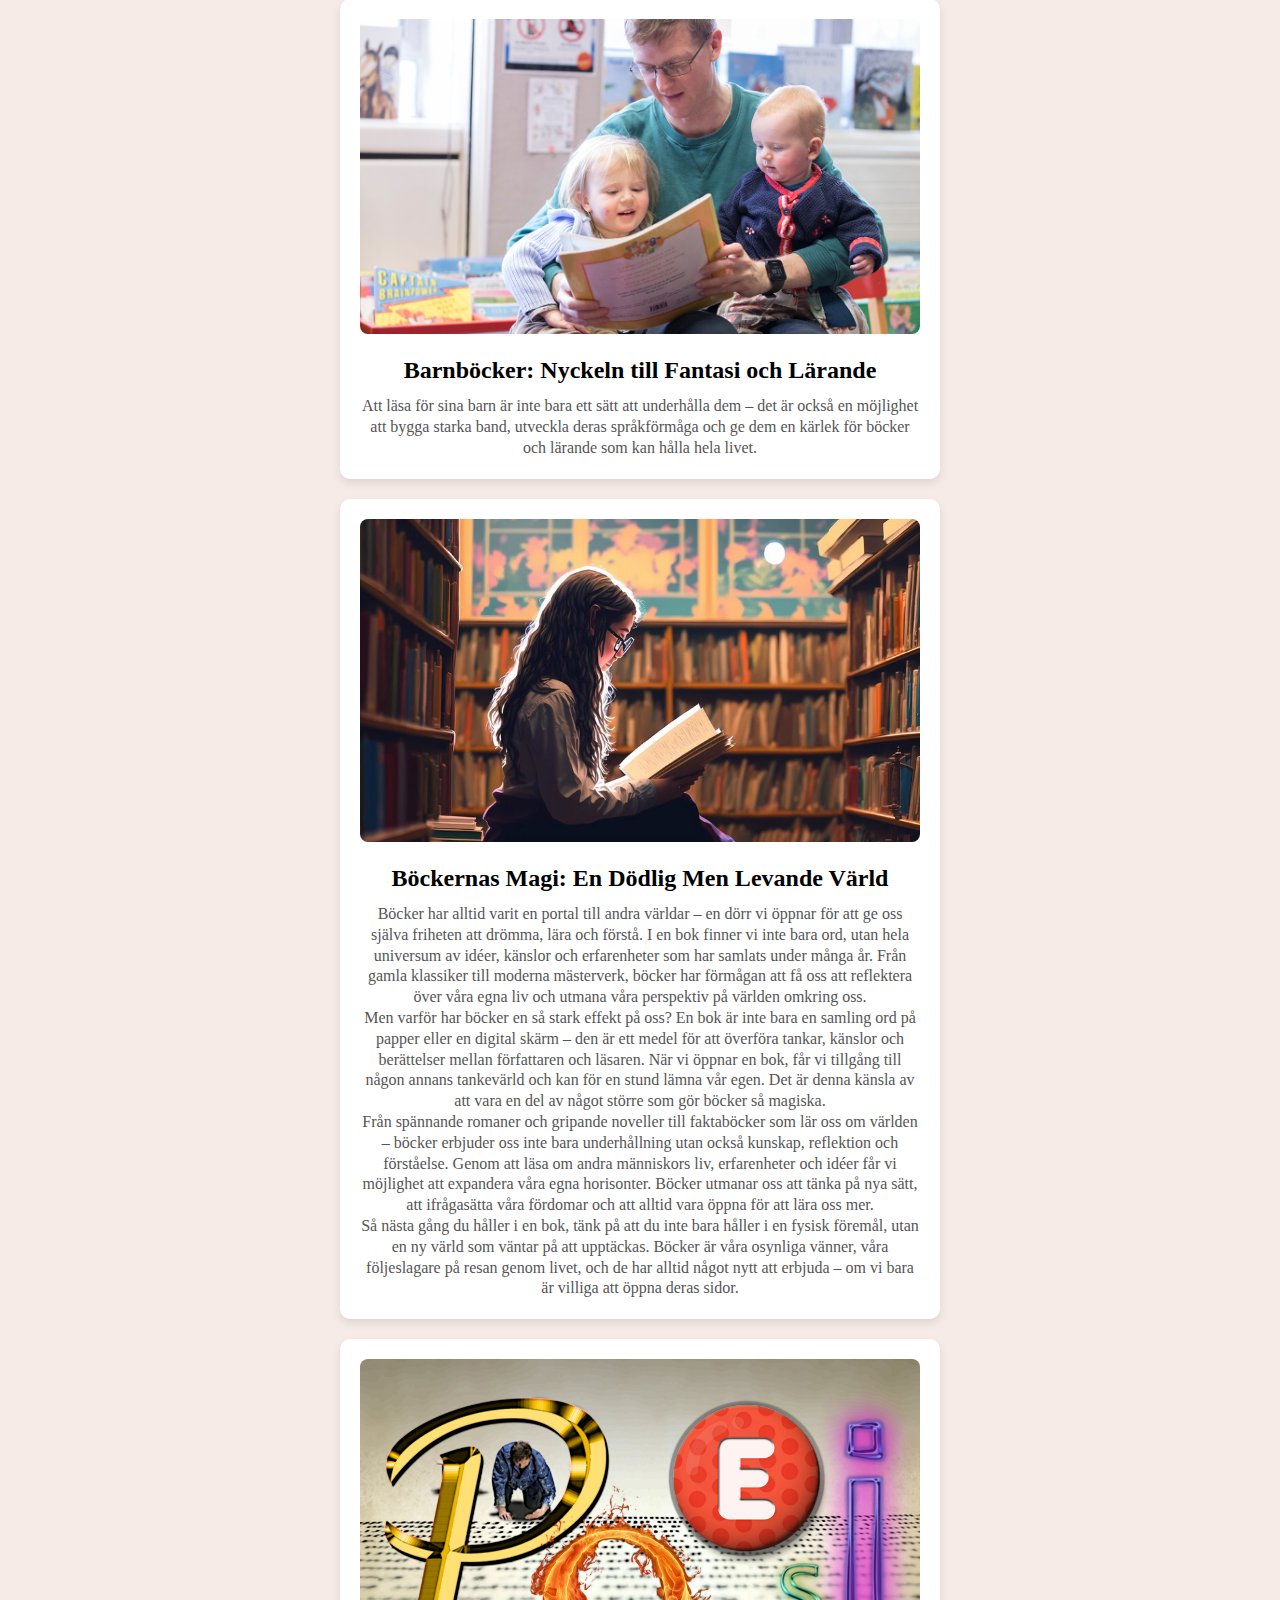
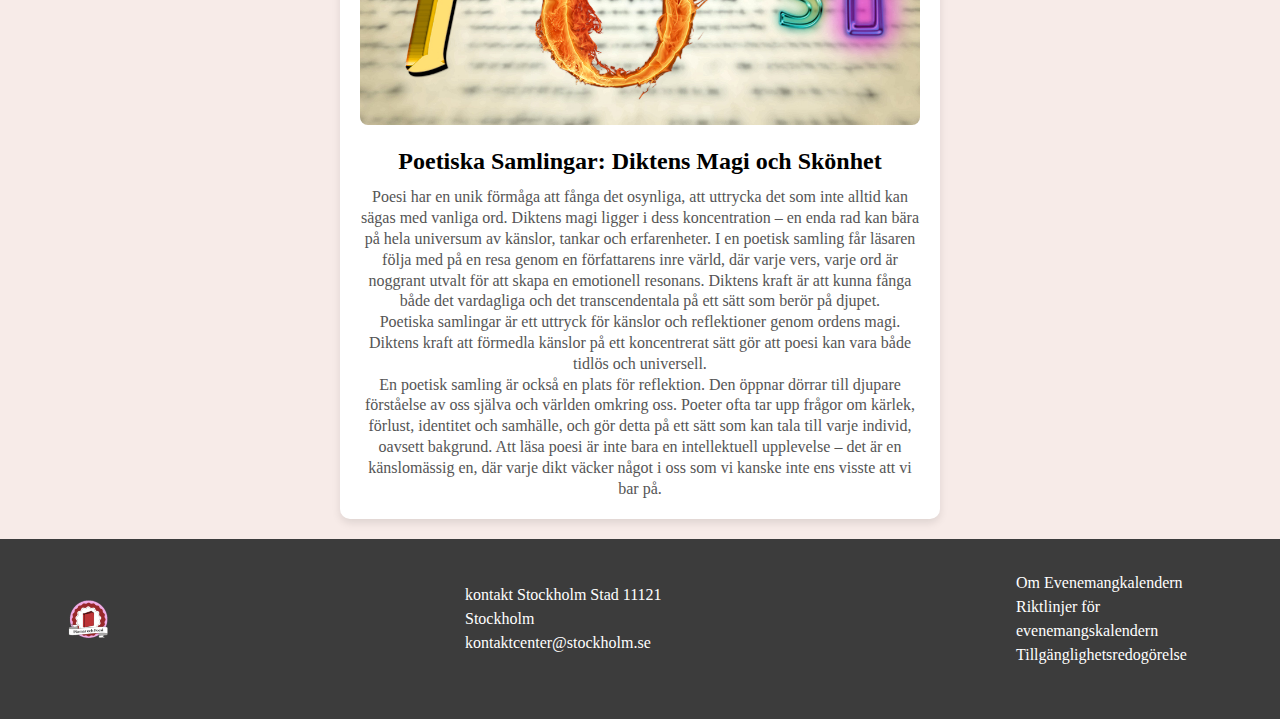
==== commit fd71bf5b: "la till 2 cards till" ====
--- a/blogg.html
+++ b/blogg.html
@@ -58,8 +58,9 @@
         <div class="card">
             <img src="bilder/bok2.jpg" alt="Bok 2" class="card-image">
             <h2>Fantasyböcker: En Värld Av Oändliga Möjligheter</h2>
-            <p>Fantasyböcker har en unik förmåga att ta oss till andra världar, fylla oss med magi och äventyr, och ge oss chansen att utforska det som ligger bortom verklighetens gränser. Genom fantasyns prismatiska lins kan vi drömma om drakar, magiker, mystiska riken och hjältemodiga resor som spränger gränserna för det möjliga.</p>
-        </div>
+    <p>Fantasyböcker erbjuder verkligen en portal till oändliga världar, där läsaren kan förlora sig i universum fyllda med underverk och otroliga äventyr. Genom deras berättelser får vi inte bara utforska andra världar, utan även möta komplexa karaktärer och utmaningar som speglar våra egna inre konflikter och drömmar. Denna genre ger oss friheten att drömma stort, samtidigt som den bjuder på djupare teman om mod, vänskap, rättvisa och människans natur.</p>
+    <p>Berättelser om drakar, magiker och mystiska riken är mer än bara escapism; de ger oss möjlighet att konfrontera våra rädslor, utforska moraliska dilemman och upptäcka kraften i att kämpa för det goda. Fantasy är en genre som inte bara underhåller, utan också bjuder på kraftfulla insikter om världen vi lever i.</p>
+</div>
         
         <!-- Card 3 -->
         <div class="card">
@@ -67,7 +68,28 @@
             <h2>Barnböcker: Nyckeln till Fantasi och Lärande</h2>
             <p>Att läsa för sina barn är inte bara ett sätt att underhålla dem – det är också en möjlighet att bygga starka band, utveckla deras språkförmåga och ge dem en kärlek för böcker och lärande som kan hålla hela livet.</p>
         </div>
+
+
+    <!-- Card 4 -->
+<div class="card">
+    <img src="bilder/bok4.jpg" alt="Bok 4" class="card-image">
+    <h2>Böckernas Magi: En Dödlig Men Levande Värld</h2>
+    <p>Böcker har alltid varit en portal till andra världar – en dörr vi öppnar för att ge oss själva friheten att drömma, lära och förstå. I en bok finner vi inte bara ord, utan hela universum av idéer, känslor och erfarenheter som har samlats under många år. Från gamla klassiker till moderna mästerverk, böcker har förmågan att få oss att reflektera över våra egna liv och utmana våra perspektiv på världen omkring oss.</p>
+    <p>Men varför har böcker en så stark effekt på oss? En bok är inte bara en samling ord på papper eller en digital skärm – den är ett medel för att överföra tankar, känslor och berättelser mellan författaren och läsaren. När vi öppnar en bok, får vi tillgång till någon annans tankevärld och kan för en stund lämna vår egen. Det är denna känsla av att vara en del av något större som gör böcker så magiska.</p>
+    <p>Från spännande romaner och gripande noveller till faktaböcker som lär oss om världen – böcker erbjuder oss inte bara underhållning utan också kunskap, reflektion och förståelse. Genom att läsa om andra människors liv, erfarenheter och idéer får vi möjlighet att expandera våra egna horisonter. Böcker utmanar oss att tänka på nya sätt, att ifrågasätta våra fördomar och att alltid vara öppna för att lära oss mer.</p>
+    <p>Så nästa gång du håller i en bok, tänk på att du inte bara håller i en fysisk föremål, utan en ny värld som väntar på att upptäckas. Böcker är våra osynliga vänner, våra följeslagare på resan genom livet, och de har alltid något nytt att erbjuda – om vi bara är villiga att öppna deras sidor.</p>
+</div>
+
+
+    <!-- Card 5 -->
+    <div class="card">
+        <img src="bilder/bok5.jpg" alt="Bok 5" class="card-image">
+        <h2>Poetiska Samlingar: Diktens Magi och Skönhet</h2>
+        <p>Poesi har en unik förmåga att fånga det osynliga, att uttrycka det som inte alltid kan sägas med vanliga ord. Diktens magi ligger i dess koncentration – en enda rad kan bära på hela universum av känslor, tankar och erfarenheter. I en poetisk samling får läsaren följa med på en resa genom en författarens inre värld, där varje vers, varje ord är noggrant utvalt för att skapa en emotionell resonans. Diktens kraft är att kunna fånga både det vardagliga och det transcendentala på ett sätt som berör på djupet.</p>
+        <p>Poetiska samlingar är ett uttryck för känslor och reflektioner genom ordens magi. Diktens kraft att förmedla känslor på ett koncentrerat sätt gör att poesi kan vara både tidlös och universell.</p>
+        <p>En poetisk samling är också en plats för reflektion. Den öppnar dörrar till djupare förståelse av oss själva och världen omkring oss. Poeter ofta tar upp frågor om kärlek, förlust, identitet och samhälle, och gör detta på ett sätt som kan tala till varje individ, oavsett bakgrund. Att läsa poesi är inte bara en intellektuell upplevelse – det är en känslomässig en, där varje dikt väcker något i oss som vi kanske inte ens visste att vi bar på.</p>
     </div>
+</div>
 
     <!-- Footer -->
     <footer class="footer">
--- a/styleblogg.css
+++ b/styleblogg.css
@@ -13,7 +13,6 @@
     line-height: 1.3;
     font-family: 'Roboto', serif;
 }
-
 
 .wrapper {
     width: 85%;
@@ -283,4 +282,52 @@
         width: 100%;
         line-height: 1.5;
     }
-}+}
+
+
+@media screen and (max-width: 1125px) {
+    
+    .card {
+        display: flex;
+        flex-direction: column;
+        align-items: center;
+        justify-content: center;
+        border: 2px solid #ccc; 
+        padding: 20px;
+        border-radius: 10px; 
+        box-shadow: 0 4px 8px rgba(0, 0, 0, 0.1); 
+        background-color: white; 
+        margin: 10px; 
+    }
+
+    .card img.card-image {
+        width: 50%; 
+        height: auto;
+        margin: 0 auto;
+    }
+}
+
+
+@media screen and (max-width: 768px) {
+    .card {
+        display: flex;
+        flex-direction: column;
+        align-items: center;
+        justify-content: center;
+        border: 2px solid #ccc; 
+        padding: 20px;
+        border-radius: 10px;
+        box-shadow: 0 4px 8px rgba(0, 0, 0, 0.1);
+        background-color: white;
+        margin: 10px;
+    }
+
+    .card img.card-image {
+        width: 40%; 
+        height: auto;
+        margin: 0 auto;
+    }
+}
+
+
+
